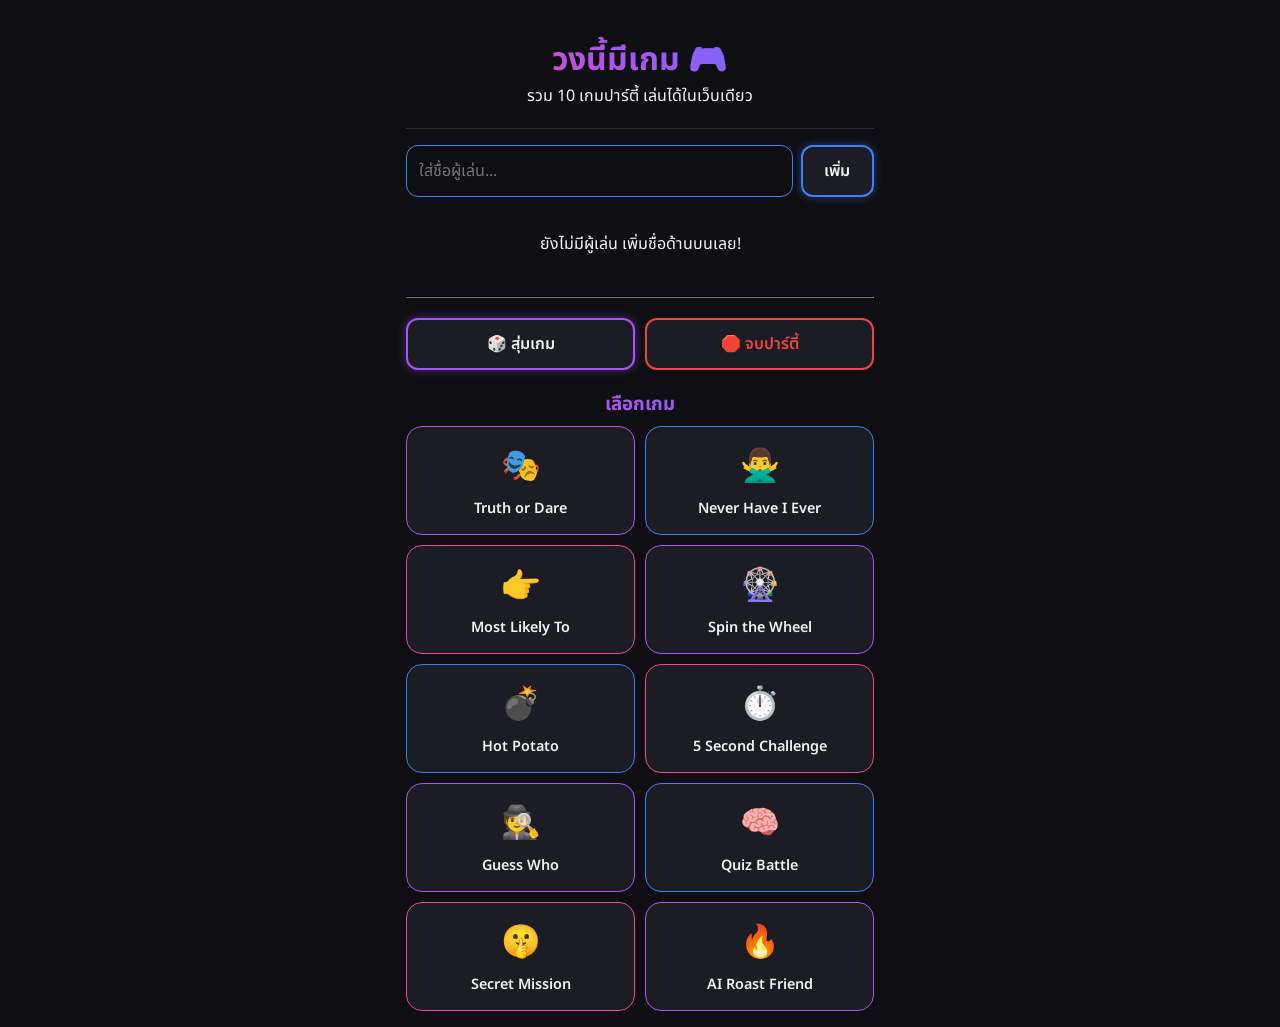
==== indek.html @ f23d6268 "Create indek.html" ====
<!DOCTYPE html>
<html lang="th">
<head>
    <meta charset="UTF-8">
    <meta name="viewport" content="width=device-width, initial-scale=1.0, maximum-scale=1.0, user-scalable=no">
    <title>วงนี้มีเกม - Party Game Hub</title>
    <link href="https://fonts.googleapis.com/css2?family=Noto+Sans+Thai:wght@300;400;600;800&display=swap" rel="stylesheet">
    <style>
        :root {
            --bg-dark: #0f0f13;
            --card-dark: #1c1c24;
            --neon-purple: #a855f7;
            --neon-blue: #3b82f6;
            --neon-pink: #ec4899;
            --text-main: #f3f4f6;
            --text-muted: #9ca3af;
        }

        * {
            box-sizing: border-box;
            margin: 0;
            padding: 0;
            font-family: 'Noto Sans Thai', sans-serif;
            -webkit-tap-highlight-color: transparent;
        }

        body {
            background-color: var(--bg-dark);
            color: var(--text-main);
            display: flex;
            justify-content: center;
            min-height: 100vh;
        }

        #app-container {
            width: 100%;
            max-width: 500px;
            min-height: 100vh;
            background-color: var(--bg-dark);
            position: relative;
            overflow-x: hidden;
            display: flex;
            flex-direction: column;
        }

        /* Typography & Utilities */
        h1, h2, h3 { text-align: center; }
        .text-gradient {
            background: linear-gradient(45deg, var(--neon-pink), var(--neon-purple), var(--neon-blue));
            -webkit-background-clip: text;
            -webkit-text-fill-color: transparent;
        }
        .hidden { display: none !important; }
        .mb-2 { margin-bottom: 0.5rem; }
        .mb-4 { margin-bottom: 1rem; }
        .mt-4 { margin-top: 1rem; }
        .p-4 { padding: 1rem; }
        
        /* Buttons */
        button {
            background: var(--card-dark);
            color: var(--text-main);
            border: 2px solid var(--text-muted);
            padding: 12px 20px;
            border-radius: 12px;
            font-size: 1rem;
            font-weight: 600;
            cursor: pointer;
            transition: all 0.2s ease;
            width: 100%;
            display: flex;
            justify-content: center;
            align-items: center;
            gap: 8px;
        }
        button:active { transform: scale(0.97); }
        
        .btn-neon-purple { border-color: var(--neon-purple); box-shadow: 0 0 10px rgba(168, 85, 247, 0.4); }
        .btn-neon-blue { border-color: var(--neon-blue); box-shadow: 0 0 10px rgba(59, 130, 246, 0.4); }
        .btn-neon-pink { border-color: var(--neon-pink); box-shadow: 0 0 10px rgba(236, 72, 153, 0.4); }
        .btn-danger { border-color: #ef4444; color: #ef4444; }

        /* Inputs */
        input[type="text"] {
            width: 100%;
            padding: 12px;
            border-radius: 12px;
            border: 1px solid var(--neon-blue);
            background: var(--bg-dark);
            color: var(--text-main);
            font-size: 1rem;
            outline: none;
        }
        input[type="text"]:focus { box-shadow: 0 0 10px rgba(59, 130, 246, 0.5); }

        /* Home Header */
        .header {
            text-align: center;
            padding: 20px 10px;
            border-bottom: 1px solid #2d2d3a;
        }
        
        /* Player List */
        .player-item {
            background: var(--card-dark);
            border-radius: 12px;
            padding: 12px 16px;
            display: flex;
            justify-content: space-between;
            align-items: center;
            margin-bottom: 8px;
            border-left: 4px solid var(--neon-purple);
        }
        .score-controls {
            display: flex;
            align-items: center;
            gap: 10px;
        }
        .score-btn {
            width: 30px;
            height: 30px;
            padding: 0;
            border-radius: 50%;
            font-size: 1.2rem;
            border: none;
            background: #2d2d3a;
        }
        
        /* Game Grid */
        .game-grid {
            display: grid;
            grid-template-columns: repeat(2, 1fr);
            gap: 10px;
        }
        .game-card {
            background: var(--card-dark);
            border: 1px solid #2d2d3a;
            border-radius: 16px;
            padding: 15px 10px;
            text-align: center;
            cursor: pointer;
            transition: all 0.2s;
        }
        .game-card:active { transform: scale(0.95); }
        .game-icon { font-size: 2rem; margin-bottom: 8px; }

        /* Game View Overlay */
        #game-view, #summary-view {
            position: absolute;
            top: 0; left: 0; right: 0; bottom: 0;
            background: var(--bg-dark);
            z-index: 10;
            display: flex;
            flex-direction: column;
        }
        .game-header {
            display: flex;
            align-items: center;
            padding: 15px;
            border-bottom: 1px solid #2d2d3a;
        }
        .back-btn { width: auto; padding: 8px 15px; border-color: var(--text-muted); margin-right: 15px; }
        .game-content { flex: 1; padding: 20px; display: flex; flex-direction: column; align-items: center; justify-content: center; text-align: center; }
        
        /* Specific Game UI */
        .display-text { font-size: 1.5rem; font-weight: 600; line-height: 1.4; margin: 20px 0; min-height: 100px; display: flex; align-items: center; justify-content: center; }
        .timer-text { font-size: 4rem; font-weight: 800; color: var(--neon-pink); text-shadow: 0 0 20px rgba(236, 72, 153, 0.8); }
        .wheel-container { width: 250px; height: 250px; border-radius: 50%; border: 5px solid var(--neon-purple); display: flex; align-items: center; justify-content: center; font-size: 1.5rem; font-weight: bold; margin: 20px auto; transition: transform 3s cubic-bezier(0.2, 0.8, 0.2, 1); box-shadow: 0 0 20px rgba(168, 85, 247, 0.4); background: var(--card-dark); text-align: center; padding: 20px;}
        .choice-btn { margin-bottom: 10px; background: #2d2d3a; border: none; }
    </style>
</head>
<body>

<div id="app-container">
    
    <div id="home-view" class="p-4">
        <div class="header mb-4">
            <h1 class="text-gradient">วงนี้มีเกม 🎮</h1>
            <p class="text-muted">รวม 10 เกมปาร์ตี้ เล่นได้ในเว็บเดียว</p>
        </div>

        <div class="mb-4">
            <div style="display: flex; gap: 8px; margin-bottom: 15px;">
                <input type="text" id="new-player-name" placeholder="ใส่ชื่อผู้เล่น..." autocomplete="off">
                <button onclick="addPlayer()" class="btn-neon-blue" style="width: 80px;">เพิ่ม</button>
            </div>
            <div id="player-list"></div>
        </div>

        <hr style="border-color: #2d2d3a; margin: 20px 0;">

        <div style="display: flex; gap: 10px; margin-bottom: 20px;">
            <button onclick="randomGameSelect()" class="btn-neon-purple">🎲 สุ่มเกม</button>
            <button onclick="endParty()" class="btn-danger">🛑 จบปาร์ตี้</button>
        </div>

        <h3 class="mb-2 text-gradient">เลือกเกม</h3>
        <div class="game-grid" id="game-grid">
            </div>
    </div>

    <div id="game-view" class="hidden">
        <div class="game-header">
            <button class="back-btn" onclick="closeGame()">◀ กลับ</button>
            <h2 id="game-title" class="text-gradient" style="flex: 1; text-align: left;">Game Title</h2>
        </div>
        <div class="game-content" id="game-content">
            </div>
        <div style="padding: 10px; background: var(--card-dark); border-top: 1px solid #2d2d3a; max-height: 150px; overflow-y: auto;" id="quick-score-panel">
            <h4 style="text-align: center; margin-bottom: 5px; color: var(--text-muted); font-size: 0.9rem;">ให้คะแนนด่วน</h4>
            <div id="quick-score-list" style="display: flex; gap: 10px; overflow-x: auto; padding-bottom: 5px;"></div>
        </div>
    </div>

    <div id="summary-view" class="hidden p-4">
        <h1 class="text-gradient mb-4 mt-4">🎉 สรุปผลปาร์ตี้ 🎉</h1>
        <div id="summary-content" style="background: var(--card-dark); border-radius: 16px; padding: 20px; margin-bottom: 20px; border: 1px solid var(--neon-pink);">
        </div>
        <button onclick="copySummary()" class="btn-neon-blue mb-2">📋 คัดลอกผลสรุป</button>
        <button onclick="resetAll()" class="btn-danger">🔄 ล้างข้อมูลทั้งหมด (เริ่มใหม่)</button>
    </div>

</div>

<script>
    // --- Data & State ---
    let players = JSON.parse(localStorage.getItem('partyPlayers')) || [];
    let gamesPlayed = parseInt(localStorage.getItem('partyGamesCount')) || 0;
    
    // --- Game Data (Mock 20+ items each, easily expandable) ---
    const gameData = {
        tod: {
            truths: ["เคยแอบชอบคนในวงนี้ไหม?", "เรื่องที่น่าอายที่สุดที่เคยทำต่อหน้าคนเยอะๆ?", "ความลับที่ยังไม่เคยบอกพ่อแม่?", "เคยโกหกเพื่อเอาตัวรอดเรื่องอะไร?", "สเปคคนที่แพ้ทางแบบสุดๆ?", "ร้องไห้ครั้งล่าสุดเพราะเรื่องอะไร?", "แอปในมือถือที่ใช้บ่อยที่สุดรองจากโซเชียล?", "เรื่องที่ภูมิใจที่สุดในชีวิต?", "เคยขโมยของไหม (แม้แต่ยางลบเพื่อน)?", "ถ้าให้สลับร่างกับคนในวงนี้ 1 วัน จะสลับกับใคร?"],
            dares: ["เต้นท่าที่คิดว่าเซ็กซี่ที่สุด 10 วินาที", "ให้คนทางขวาใช้ลิปสติก/ปากกา วาดหน้า", "โทรหาเพื่อนที่ไม่ได้คุยนานแล้วบอกว่า 'คิดถึง'", "ทำหน้าตลกให้ทุกคนถ่ายรูป", "พูดภาษาต่างดาวกับคนทางซ้าย 1 นาที", "ให้คนในวงเลือกเพลงให้ร้อง 1 ท่อน", "ทำท่าเหมือนสัตว์ที่เพื่อนโหวตให้", "ใบ้คำด้วยท่าทางห้ามส่งเสียงจนกว่าเพื่อนจะทายถูก", "ให้คนทางขวาพิมพ์สเตตัสเฟซบุ๊ก/ไอจีให้", "ซิทอัพ 10 ครั้งพร้อมตะโกนว่า 'ฉันแข็งแกร่ง!'"]
        },
        neverHaveIEver: [
            "ฉันไม่เคย โดนเท", "ฉันไม่เคย แอบหลับในห้องเรียน/ที่ทำงาน", "ฉันไม่เคย ไม่อาบน้ำเกิน 2 วัน", "ฉันไม่เคย ส่งข้อความผิดคนจนงานเข้า", "ฉันไม่เคย ร้องไห้ตอนดูหนัง", "ฉันไม่เคย แอบกินขนมเพื่อน", "ฉันไม่เคย ลืมวันเกิดแฟน/คนสำคัญ", "ฉันไม่เคย ตกหลุมรักคนในเน็ต", "ฉันไม่เคย โกหกเรื่องอายุ", "ฉันไม่เคย ทำโทรศัพท์ตกน้ำ"
        ],
        mostLikely: [
            "ใครมีโอกาสรวยเป็นเศรษฐีที่สุด?", "ใครมีโอกาสแต่งงานคนแรก?", "ใครมีโอกาสหลงทางในห้างที่สุด?", "ใครมีโอกาสจะเอาชีวิตรอดในป่าได้นานสุด?", "ใครมีโอกาสถูกหลอกโอนเงินมากที่สุด?", "ใครมีโอกาสเป็นดารา/อินฟลูเอนเซอร์ที่สุด?", "ใครมีโอกาสเมาแล้วเรื้อนที่สุด?", "ใครมีโอกาสกินจุที่สุดแต่น้ำหนักไม่ขึ้น?", "ใครมีโอกาสที่จะนอนตื่นสายในวันสำคัญ?", "ใครมีโอกาสจะอายุยืนที่สุด?"
        ],
        wheelOptions: ["ร้องเพลง 1 ท่อน", "ได้ +1 แต้ม ฟรี!", "โดนหัก -1 แต้ม", "เต้น 10 วินาที", "รอดตัวไป!", "ดื่มน้ำเปล่า 1 แก้ว", "พูดชมคนทางซ้าย", "เล่าเรื่องตลก 1 เรื่อง", "ให้แต้มเพื่อน 1 คน", "ทำหน้าผี"],
        categories: ["ชื่อผลไม้", "ชื่อจังหวัดในไทย", "ยี่ห้อรถยนต์", "ชื่อสัตว์ที่มี 4 ขา", "เมนูอาหารไทย", "ชื่อหนังฮีโร่", "อุปกรณ์เครื่องเขียน", "ชื่อประเทศในเอเชีย", "ยี่ห้อโทรศัพท์มือถือ", "ชื่อเพลงที่กำลังฮิต"],
        fiveSec: [
            "บอกชื่อเพื่อน 3 คน ในวงนี้", "บอกชื่อสัตว์เลี้ยงนม 3 ชนิด", "บอกเมนูไข่ 3 เมนู", "บอกชื่อแอปในมือถือ 3 แอป", "บอกข้อดีของตัวเอง 3 ข้อ", "บอกชื่อหนังผี 3 เรื่อง", "บอกสิ่งของสีแดง 3 อย่าง", "บอกคำหยาบ 3 คำ (เซ็นเซอร์ด้วย!)", "บอกชื่อห้างสรรพสินค้า 3 แห่ง", "บอกสิ่งที่ต้องทำตอนเช้า 3 อย่าง"
        ],
        guessWho: [
            "คนที่ใช้เวลาตอบแชทนานที่สุด", "คนที่ชอบกินของแปลกๆ", "คนที่มักจะมาสายเสมอ", "คนที่เส้นตื้นที่สุด หัวเราะง่ายสุด", "คนที่ถ่ายรูปเก่งที่สุด", "คนที่บ้างาน/เรียนที่สุด", "คนที่แต่งตัวเก่งที่สุด", "คนที่ชอบบ่นว่าไม่มีเงินแต่ซื้อของตลอด", "คนที่ติ่งเกาหลี/อนิเมะหนักสุด", "คนที่รักสัตว์มากกว่าคน"
        ],
        quiz: [
            {q: "อะไรเอ่ย สูงกว่าภูเขา แต่น้ำหนักเบาหวิว?", choices: ["ก้อนเมฆ", "เครื่องบิน", "อากาศ", "นก"], ans: 0},
            {q: "แมวอะไรอยู่ใต้ดิน?", choices: ["แมวขุด", "แมงมุม", "แมวเหมียว", "มันแกว"], ans: 3},
            {q: "สัตว์อะไรไม่มีกระดูกสันหลัง?", choices: ["ปลา", "งู", "กบ", "หมึก"], ans: 3},
            {q: "ประเทศไทยมีกี่ฤดู?", choices: ["2", "3", "4", "5"], ans: 1},
            {q: "ภาษา HTML ตัว H ย่อมาจากอะไร?", choices: ["Hyper", "Home", "High", "Host"], ans: 0}
        ],
        secretMissions: [
            "ทำให้คนอื่นหัวเราะให้ได้ 1 คน", "แอบชมคนทางขวาโดยไม่ให้เขารู้ตัวว่าทำภารกิจ", "ดื่มน้ำจนหมดแก้วรวดเดียว", "เนียนจับมือคนข้างๆ เป็นเวลา 5 วินาที", "พูดคำว่า 'จริงๆ แล้ว' ทุกครั้งที่เริ่มประโยค 3 ครั้ง", "แกล้งทำของตกแล้วให้เพื่อนเก็บให้", "ชวนเพื่อนเซลฟี่แบบหน้าตลก", "ทำตัวเป็นผู้ฟังที่ดี พยักหน้าตลอด 1 นาที", "เปลี่ยนเรื่องคุยแบบเนียนๆ", "หลอกถามอายุคนในวง"
        ],
        roasts: [
            "คนนี้คือคนที่บอกว่า 'ใกล้ถึงแล้ว' แต่ยังไม่ได้แต่งตัว", "หน้าตาดีนะ แต่แปลกที่ยังโสด... หรือว่านิสัย?", "เพื่อนคนนี้คือ นิยามของคำว่า 'เงินเดือนหรือเงินทอน'", "ความจำดีเยี่ยม... เฉพาะเรื่องของชาวบ้าน", "คนนี้คือคนที่กินเท่าไหร่ก็ไม่อ้วน น่าหมั่นไส้!", "หน้าตาเหมือนคนนอนเต็มอิ่ม แต่จริงๆ นอนเช้า", "เพื่อนคนนี้ไว้ใจได้เสมอ... ยกเว้นเรื่องยืมเงิน", "คนนี้พิมพ์แชทเก่งมาก แต่ตัวจริงเงียบกริบ", "เป็นคนรักสุขภาพมาก... กินสลัดคลุกหมูกรอบ", "คนนี้คือเดอะแบกของกลุ่ม... แบกความฮาและความกาว"
        ]
    };

    const gameList = [
        { id: 'tod', name: 'Truth or Dare', icon: '🎭', color: 'purple' },
        { id: 'nhie', name: 'Never Have I Ever', icon: '🙅‍♂️', color: 'blue' },
        { id: 'mostlikely', name: 'Most Likely To', icon: '👉', color: 'pink' },
        { id: 'wheel', name: 'Spin the Wheel', icon: '🎡', color: 'purple' },
        { id: 'hotpotato', name: 'Hot Potato', icon: '💣', color: 'blue' },
        { id: 'fivesec', name: '5 Second Challenge', icon: '⏱️', color: 'pink' },
        { id: 'guesswho', name: 'Guess Who', icon: '🕵️', color: 'purple' },
        { id: 'quiz', name: 'Quiz Battle', icon: '🧠', color: 'blue' },
        { id: 'secret', name: 'Secret Mission', icon: '🤫', color: 'pink' },
        { id: 'roast', name: 'AI Roast Friend', icon: '🔥', color: 'purple' }
    ];

    // --- Core Functions ---
    function saveState() {
        localStorage.setItem('partyPlayers', JSON.stringify(players));
        localStorage.setItem('partyGamesCount', gamesPlayed.toString());
        renderPlayers();
        renderQuickScore();
    }

    function init() {
        renderPlayers();
        renderGameGrid();
    }

    // --- Player Management ---
    function addPlayer() {
        const input = document.getElementById('new-player-name');
        const name = input.value.trim();
        if (name && players.length < 15) { // Limit players for UI sanity
            players.push({ id: Date.now(), name: name, score: 0 });
            input.value = '';
            saveState();
        } else if (players.length >= 15) {
            alert('ผู้เล่นเต็มแล้ว! (สูงสุด 15 คน)');
        }
    }

    function removePlayer(id) {
        if(confirm('ต้องการลบผู้เล่นคนนี้?')) {
            players = players.filter(p => p.id !== id);
            saveState();
        }
    }

    function updateScore(id, delta) {
        const player = players.find(p => p.id === id);
        if (player) {
            player.score += delta;
            saveState();
        }
    }

    function renderPlayers() {
        const list = document.getElementById('player-list');
        list.innerHTML = '';
        
        // Sort by score desc for Leaderboard feel
        const sortedPlayers = [...players].sort((a, b) => b.score - a.score);
        
        sortedPlayers.forEach((p, index) => {
            const item = document.createElement('div');
            item.className = 'player-item';
            let rankIcon = '';
            if (index === 0 && p.score > 0) rankIcon = '👑 ';
            
            item.innerHTML = `
                <div style="font-weight: 600;">${rankIcon}${p.name} <span style="color: var(--neon-pink); margin-left: 5px;">${p.score} แต้ม</span></div>
                <div class="score-controls">
                    <button class="score-btn text-muted" onclick="updateScore(${p.id}, -1)">-</button>
                    <button class="score-btn" style="color: var(--neon-blue);" onclick="updateScore(${p.id}, 1)">+</button>
                    <button class="score-btn" style="color: #ef4444;" onclick="removePlayer(${p.id})">×</button>
                </div>
            `;
            list.appendChild(item);
        });

        if(players.length === 0) {
            list.innerHTML = '<p class="text-muted" style="text-align:center; padding: 20px 0;">ยังไม่มีผู้เล่น เพิ่มชื่อด้านบนเลย!</p>';
        }
    }

    function renderQuickScore() {
        const list = document.getElementById('quick-score-list');
        list.innerHTML = '';
        players.forEach(p => {
            const btn = document.createElement('div');
            btn.style.cssText = 'background: #2d2d3a; padding: 5px 12px; border-radius: 20px; white-space: nowrap; display: flex; align-items: center; gap: 5px; cursor: pointer; border: 1px solid var(--text-muted);';
            btn.innerHTML = `
                <span>${p.name} (${p.score})</span>
                <span style="color: var(--neon-blue); font-weight: bold; margin-left:5px;" onclick="updateScore(${p.id}, 1); event.stopPropagation();">+1</span>
            `;
            list.appendChild(btn);
        });
    }

    // --- Navigation & Game Rendering ---
    function renderGameGrid() {
        const grid = document.getElementById('game-grid');
        grid.innerHTML = '';
        gameList.forEach(game => {
            const card = document.createElement('div');
            card.className = `game-card`;
            card.style.borderColor = `var(--neon-${game.color})`;
            card.innerHTML = `
                <div class="game-icon">${game.icon}</div>
                <div style="font-weight: 600; font-size: 0.9rem;">${game.name}</div>
            `;
            card.onclick = () => openGame(game.id);
            grid.appendChild(card);
        });
    }

    function randomGameSelect() {
        const randomGame = gameList[Math.floor(Math.random() * gameList.length)];
        openGame(randomGame.id);
    }

    function openGame(gameId) {
        if(players.length < 2 && gameId !== 'wheel') {
            alert("เกมส่วนใหญ่ต้องใช้ผู้เล่นอย่างน้อย 2 คน กรุณาเพิ่มผู้เล่นก่อนครับ");
            return;
        }
        
        gamesPlayed++;
        localStorage.setItem('partyGamesCount', gamesPlayed.toString());
        
        const game = gameList.find(g => g.id === gameId);
        document.getElementById('game-title').innerText = `${game.icon} ${game.name}`;
        
        const content = document.getElementById('game-content');
        content.innerHTML = ''; // Clear old

        // Inject Game Logic based on ID
        switch(gameId) {
            case 'tod': initToD(content); break;
            case 'nhie': initNHIE(content); break;
            case 'mostlikely': initMostLikely(content); break;
            case 'wheel': initWheel(content); break;
            case 'hotpotato': initHotPotato(content); break;
            case 'fivesec': initFiveSec(content); break;
            case 'guesswho': initGuessWho(content); break;
            case 'quiz': initQuiz(content); break;
            case 'secret': initSecret(content); break;
            case 'roast': initRoast(content); break;
        }

        renderQuickScore();
        document.getElementById('home-view').classList.add('hidden');
        document.getElementById('game-view').classList.remove('hidden');
    }

    function closeGame() {
        clearInterval(gameInterval); // Clear any active timers
        clearTimeout(gameTimeout);
        document.getElementById('game-view').classList.add('hidden');
        document.getElementById('home-view').classList.remove('hidden');
    }

    // Helpers for Games
    function getRandom(arr) { return arr[Math.floor(Math.random() * arr.length)]; }
    function getRandomPlayer() { return getRandom(players).name; }
    let gameInterval, gameTimeout;

    // --- Individual Games Logic ---

    function initToD(container) {
        container.innerHTML = `
            <p class="text-muted mb-4">สุ่มผู้เล่นและเลือก Truth (ความจริง) หรือ Dare (กล้า)</p>
            <div id="tod-target" style="font-size: 1.2rem; color: var(--neon-blue); margin-bottom: 20px; font-weight: bold;"></div>
            <div style="display: flex; gap: 10px; width: 100%; max-width: 300px; margin-bottom: 20px;">
                <button class="btn-neon-purple" onclick="rollToD('truths')">Truth 😇</button>
                <button class="btn-neon-pink" onclick="rollToD('dares')">Dare 😈</button>
            </div>
            <div class="display-text" id="tod-display">...</div>
        `;
        window.rollToD = (type) => {
            document.getElementById('tod-target').innerText = `ผู้ถูกเลือก: ${getRandomPlayer()}`;
            document.getElementById('tod-display').innerText = getRandom(gameData.tod[type]);
        };
    }

    function initNHIE(container) {
        container.innerHTML = `
            <div class="display-text" id="nhie-display" style="color: var(--neon-blue);">กดปุ่มเพื่อสุ่มคำถาม</div>
            <p class="text-muted mb-4">ใครเคยทำสิ่งนี้ ให้ยกมือ/ดื่มน้ำ และกด +1 แต้มด้านล่าง</p>
            <button class="btn-neon-blue" onclick="document.getElementById('nhie-display').innerText = getRandom(gameData.neverHaveIEver)" style="max-width: 250px;">🎲 สุ่ม "ฉันไม่เคย"</button>
        `;
    }

    function initMostLikely(container) {
        container.innerHTML = `
            <div class="display-text" id="ml-display" style="color: var(--neon-pink);">...</div>
            <p class="text-muted mb-4">นับ 1 2 3 แล้วชี้ไปที่คนที่ตรงกับคำถามที่สุด!</p>
            <button class="btn-neon-pink" onclick="document.getElementById('ml-display').innerText = getRandom(gameData.mostLikely)" style="max-width: 250px;">👉 สุ่มคำถาม</button>
        `;
        document.getElementById('ml-display').innerText = getRandom(gameData.mostLikely);
    }

    function initWheel(container) {
        container.innerHTML = `
            <div class="wheel-container" id="wheel-circle">เตรียมหมุน!</div>
            <button class="btn-neon-purple mt-4" onclick="spinWheel()" style="max-width: 200px;">🎡 หมุนวงล้อ</button>
        `;
        window.spinWheel = () => {
            const wheel = document.getElementById('wheel-circle');
            const result = getRandom(gameData.wheelOptions);
            wheel.style.transform = `rotate(${Math.floor(Math.random() * 360) + 1080}deg)`; // Spin animation
            wheel.innerText = "กำลังหมุน...";
            setTimeout(() => {
                wheel.innerText = result;
                wheel.style.transform = `rotate(0deg)`; // Reset rotation virtually
            }, 3000);
        };
    }

    function initHotPotato(container) {
        container.innerHTML = `
            <h3 class="mb-2" id="hp-category">หมวดหมู่: ...</h3>
            <div class="display-text timer-text" id="hp-status">💣</div>
            <p class="text-muted mb-4">ส่งมือถือวนไปพร้อมตอบคำถาม ใครถือตอนระเบิด=แพ้!</p>
            <button class="btn-danger" onclick="startPotato()" id="hp-btn" style="max-width: 200px;">▶ เริ่มเกม</button>
        `;
        window.startPotato = () => {
            const status = document.getElementById('hp-status');
            const btn = document.getElementById('hp-btn');
            document.getElementById('hp-category').innerText = `หมวดหมู่: ${getRandom(gameData.categories)}`;
            status.innerText = "ติ๊ก... ติ๊ก...";
            status.style.color = "var(--text-main)";
            btn.disabled = true;
            btn.innerText = "กำลังเล่น...";
            
            const time = Math.floor(Math.random() * 15000) + 5000; // 5-20s
            clearTimeout(gameTimeout);
            gameTimeout = setTimeout(() => {
                status.innerText = "💥 BOOM! 💥";
                status.style.color = "red";
                btn.disabled = false;
                btn.innerText = "เล่นใหม่";
                document.getElementById('hp-category').innerText = `คนถือมือถือโดนทำโทษ!`;
            }, time);
        };
    }

    function initFiveSec(container) {
        container.innerHTML = `
            <div class="timer-text mb-4" id="fs-timer">5</div>
            <div class="display-text" id="fs-display" style="font-size:1.2rem; min-height: 60px;">...</div>
            <button class="btn-neon-pink mb-4" onclick="startFiveSec()" id="fs-btn" style="max-width: 200px;">▶ สุ่มโจทย์ & เริ่มจับเวลา</button>
        `;
        window.startFiveSec = () => {
            const timerEl = document.getElementById('fs-timer');
            const btn = document.getElementById('fs-btn');
            document.getElementById('fs-display').innerText = `โจทย์: ${getRandom(gameData.fiveSec)}`;
            let timeLeft = 5;
            timerEl.innerText = timeLeft;
            btn.disabled = true;
            
            clearInterval(gameInterval);
            gameInterval = setInterval(() => {
                timeLeft--;
                timerEl.innerText = timeLeft;
                if(timeLeft <= 0) {
                    clearInterval(gameInterval);
                    timerEl.innerText = "หมดเวลา!";
                    btn.disabled = false;
                    btn.innerText = "เล่นใหม่";
                }
            }, 1000);
        };
    }

    function initGuessWho(container) {
        container.innerHTML = `
            <div class="display-text" id="gw-display" style="color: var(--neon-purple);">...</div>
            <p class="text-muted mb-4">ทุกคนโหวตว่าคำใบ้นี้คือใคร ทายถูกได้แต้ม!</p>
            <button class="btn-neon-purple" onclick="document.getElementById('gw-display').innerText = getRandom(gameData.guessWho)" style="max-width: 250px;">🕵️ สุ่มคำใบ้</button>
        `;
        document.getElementById('gw-display').innerText = getRandom(gameData.guessWho);
    }

    function initQuiz(container) {
        container.innerHTML = `
            <div id="quiz-q" class="display-text" style="font-size: 1.2rem;">...</div>
            <div id="quiz-choices" style="width: 100%; max-width: 350px;"></div>
            <button class="btn-neon-blue mt-4" onclick="loadQuiz()" style="max-width: 200px;">🔄 สุ่มข้อใหม่</button>
        `;
        window.loadQuiz = () => {
            const qData = getRandom(gameData.quiz);
            document.getElementById('quiz-q').innerText = qData.q;
            const choicesDiv = document.getElementById('quiz-choices');
            choicesDiv.innerHTML = '';
            qData.choices.forEach((c, index) => {
                const btn = document.createElement('button');
                btn.className = 'choice-btn';
                btn.innerText = c;
                btn.onclick = () => {
                    if(index === qData.ans) {
                        btn.style.background = 'green';
                        btn.innerText += " ✅ ถูกต้อง!";
                    } else {
                        btn.style.background = 'red';
                        btn.innerText += " ❌ ผิด!";
                    }
                    Array.from(choicesDiv.children).forEach(b => b.disabled = true);
                };
                choicesDiv.appendChild(btn);
            });
        };
        loadQuiz();
    }

    function initSecret(container) {
        container.innerHTML = `
            <p class="text-muted mb-4">ส่งมือถือให้ผู้เล่นทีละคน กดเปิดดูภารกิจลับ ห้ามให้คนอื่นเห็น! ทำสำเร็จรับแต้ม</p>
            <div class="display-text hidden" id="sm-display" style="border: 2px dashed var(--neon-pink); padding: 20px; border-radius: 12px;"></div>
            <button class="btn-neon-pink" onclick="toggleSecret()" id="sm-btn" style="max-width: 200px;">👀 เปิดดูภารกิจ</button>
        `;
        window.toggleSecret = () => {
            const display = document.getElementById('sm-display');
            const btn = document.getElementById('sm-btn');
            if(display.classList.contains('hidden')) {
                display.innerText = getRandom(gameData.secretMissions);
                display.classList.remove('hidden');
                btn.innerText = "🙈 ซ่อนภารกิจ";
            } else {
                display.classList.add('hidden');
                btn.innerText = "👀 สุ่มเปิดภารกิจใหม่";
            }
        };
    }

    function initRoast(container) {
        container.innerHTML = `
            <div id="roast-target" class="timer-text" style="font-size: 2rem; color: var(--neon-blue); margin-bottom: 10px;">...</div>
            <div class="display-text" id="roast-display" style="font-size: 1.2rem; color: var(--text-main);">...</div>
            <button class="btn-neon-purple mt-4" onclick="generateRoast()" style="max-width: 250px;">🔥 สุ่มแซวเพื่อน</button>
        `;
        window.generateRoast = () => {
            document.getElementById('roast-target').innerText = getRandomPlayer();
            document.getElementById('roast-display').innerText = `"${getRandom(gameData.roasts)}"`;
        };
        generateRoast();
    }

    // --- End Party & Summary ---
    function endParty() {
        if(players.length === 0) {
            alert('ยังไม่มีข้อมูลผู้เล่นครับ');
            return;
        }
        
        document.getElementById('home-view').classList.add('hidden');
        document.getElementById('summary-view').classList.remove('hidden');
        
        const sorted = [...players].sort((a, b) => b.score - a.score);
        const mvp = sorted[0];
        const lowest = sorted[sorted.length - 1];
        
        let summaryHTML = `
            <p style="text-align: center; margin-bottom: 20px;">เล่นไปทั้งหมด: <strong style="color: var(--neon-blue);">${gamesPlayed}</strong> เกม</p>
            <h3 style="color: gold; margin-bottom: 10px;">👑 MVP ของงาน</h3>
            <p style="text-align: center; font-size: 1.5rem; margin-bottom: 20px;">${mvp.name} (${mvp.score} แต้ม)</p>
            
            <h3 style="color: #ef4444; margin-bottom: 10px;">🤡 คนดวงซวย (แต้มน้อยสุด)</h3>
            <p style="text-align: center; font-size: 1.2rem; margin-bottom: 20px;">${lowest.name} (${lowest.score} แต้ม)</p>
            
            <hr style="border-color: #2d2d3a; margin: 20px 0;">
            <h4 class="mb-2">ตารางคะแนนรวม</h4>
        `;
        
        sorted.forEach((p, i) => {
            summaryHTML += `<div style="display:flex; justify-content: space-between; margin-bottom: 5px;">
                <span>${i+1}. ${p.name}</span>
                <span style="color: var(--neon-pink);">${p.score}</span>
            </div>`;
        });
        
        document.getElementById('summary-content').innerHTML = summaryHTML;
    }

    function copySummary() {
        const sorted = [...players].sort((a, b) => b.score - a.score);
        let text = `🎉 สรุปผลปาร์ตี้ "วงนี้มีเกม" 🎉\nเล่นไปทั้งหมด ${gamesPlayed} เกม\n\n`;
        text += `👑 MVP: ${sorted[0].name} (${sorted[0].score} แต้ม)\n`;
        text += `🤡 โดนทำโทษบ่อยสุด: ${sorted[sorted.length-1].name} (${sorted[sorted.length-1].score} แต้ม)\n\n`;
        text += `ตารางคะแนน:\n`;
        sorted.forEach((p, i) => { text += `${i+1}. ${p.name}: ${p.score}\n`; });
        
        navigator.clipboard.writeText(text).then(() => {
            alert('คัดลอกผลสรุปแล้ว! นำไปแปะในแชทกลุ่มได้เลย');
        });
    }

    function resetAll() {
        if(confirm('แน่ใจหรือไม่ว่าต้องการล้างข้อมูลทั้งหมด? (ผู้เล่นและคะแนนจะหายไป)')) {
            players = [];
            gamesPlayed = 0;
            saveState();
            document.getElementById('summary-view').classList.add('hidden');
            document.getElementById('home-view').classList.remove('hidden');
        }
    }

    // Initialize App
    init();

</script>
</body>
</html>
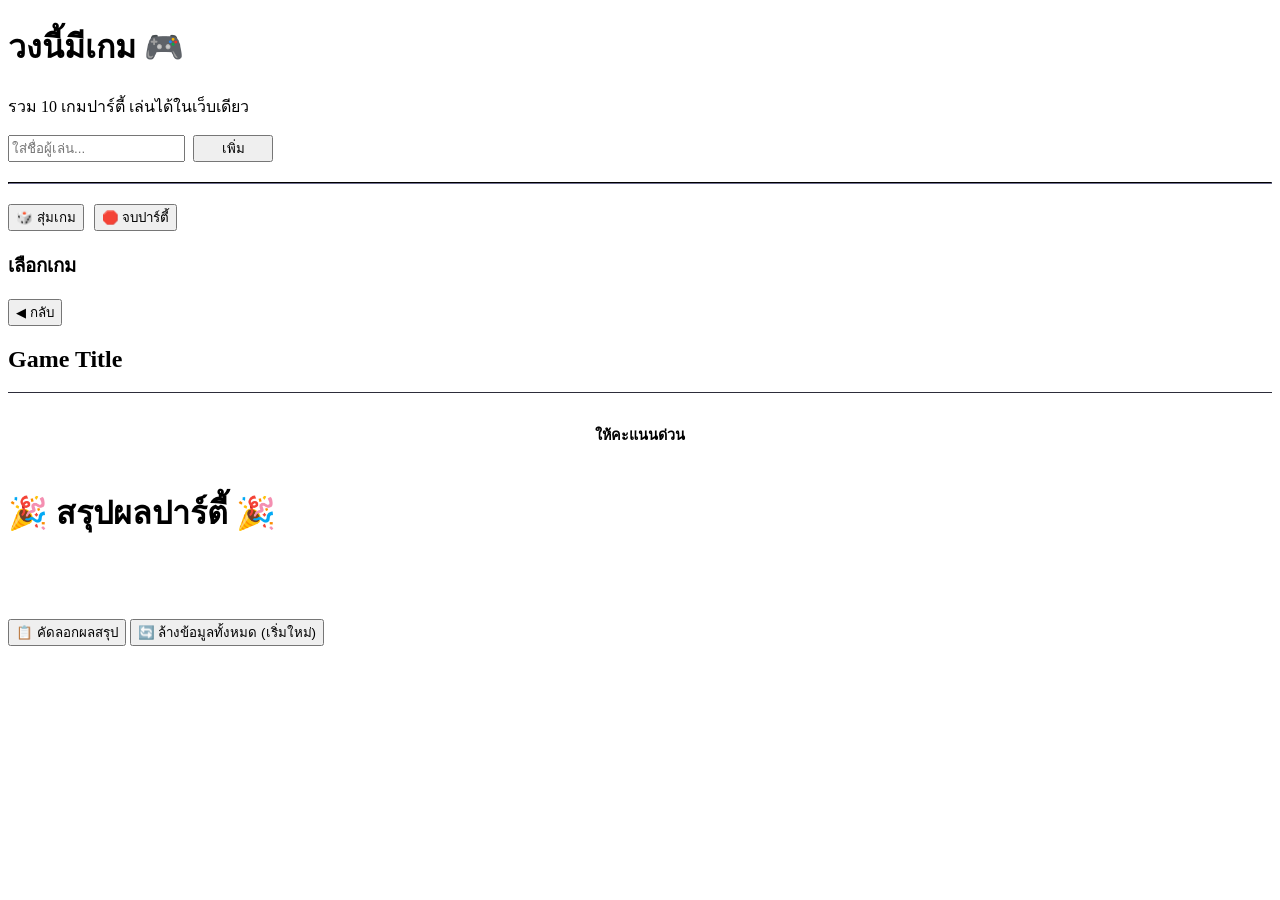
==== commit 8e71419b: "Update indek.html" ====
--- a/indek.html
+++ b/indek.html
@@ -5,169 +5,7 @@
     <meta name="viewport" content="width=device-width, initial-scale=1.0, maximum-scale=1.0, user-scalable=no">
     <title>วงนี้มีเกม - Party Game Hub</title>
     <link href="https://fonts.googleapis.com/css2?family=Noto+Sans+Thai:wght@300;400;600;800&display=swap" rel="stylesheet">
-    <style>
-        :root {
-            --bg-dark: #0f0f13;
-            --card-dark: #1c1c24;
-            --neon-purple: #a855f7;
-            --neon-blue: #3b82f6;
-            --neon-pink: #ec4899;
-            --text-main: #f3f4f6;
-            --text-muted: #9ca3af;
-        }
-
-        * {
-            box-sizing: border-box;
-            margin: 0;
-            padding: 0;
-            font-family: 'Noto Sans Thai', sans-serif;
-            -webkit-tap-highlight-color: transparent;
-        }
-
-        body {
-            background-color: var(--bg-dark);
-            color: var(--text-main);
-            display: flex;
-            justify-content: center;
-            min-height: 100vh;
-        }
-
-        #app-container {
-            width: 100%;
-            max-width: 500px;
-            min-height: 100vh;
-            background-color: var(--bg-dark);
-            position: relative;
-            overflow-x: hidden;
-            display: flex;
-            flex-direction: column;
-        }
-
-        /* Typography & Utilities */
-        h1, h2, h3 { text-align: center; }
-        .text-gradient {
-            background: linear-gradient(45deg, var(--neon-pink), var(--neon-purple), var(--neon-blue));
-            -webkit-background-clip: text;
-            -webkit-text-fill-color: transparent;
-        }
-        .hidden { display: none !important; }
-        .mb-2 { margin-bottom: 0.5rem; }
-        .mb-4 { margin-bottom: 1rem; }
-        .mt-4 { margin-top: 1rem; }
-        .p-4 { padding: 1rem; }
-        
-        /* Buttons */
-        button {
-            background: var(--card-dark);
-            color: var(--text-main);
-            border: 2px solid var(--text-muted);
-            padding: 12px 20px;
-            border-radius: 12px;
-            font-size: 1rem;
-            font-weight: 600;
-            cursor: pointer;
-            transition: all 0.2s ease;
-            width: 100%;
-            display: flex;
-            justify-content: center;
-            align-items: center;
-            gap: 8px;
-        }
-        button:active { transform: scale(0.97); }
-        
-        .btn-neon-purple { border-color: var(--neon-purple); box-shadow: 0 0 10px rgba(168, 85, 247, 0.4); }
-        .btn-neon-blue { border-color: var(--neon-blue); box-shadow: 0 0 10px rgba(59, 130, 246, 0.4); }
-        .btn-neon-pink { border-color: var(--neon-pink); box-shadow: 0 0 10px rgba(236, 72, 153, 0.4); }
-        .btn-danger { border-color: #ef4444; color: #ef4444; }
-
-        /* Inputs */
-        input[type="text"] {
-            width: 100%;
-            padding: 12px;
-            border-radius: 12px;
-            border: 1px solid var(--neon-blue);
-            background: var(--bg-dark);
-            color: var(--text-main);
-            font-size: 1rem;
-            outline: none;
-        }
-        input[type="text"]:focus { box-shadow: 0 0 10px rgba(59, 130, 246, 0.5); }
-
-        /* Home Header */
-        .header {
-            text-align: center;
-            padding: 20px 10px;
-            border-bottom: 1px solid #2d2d3a;
-        }
-        
-        /* Player List */
-        .player-item {
-            background: var(--card-dark);
-            border-radius: 12px;
-            padding: 12px 16px;
-            display: flex;
-            justify-content: space-between;
-            align-items: center;
-            margin-bottom: 8px;
-            border-left: 4px solid var(--neon-purple);
-        }
-        .score-controls {
-            display: flex;
-            align-items: center;
-            gap: 10px;
-        }
-        .score-btn {
-            width: 30px;
-            height: 30px;
-            padding: 0;
-            border-radius: 50%;
-            font-size: 1.2rem;
-            border: none;
-            background: #2d2d3a;
-        }
-        
-        /* Game Grid */
-        .game-grid {
-            display: grid;
-            grid-template-columns: repeat(2, 1fr);
-            gap: 10px;
-        }
-        .game-card {
-            background: var(--card-dark);
-            border: 1px solid #2d2d3a;
-            border-radius: 16px;
-            padding: 15px 10px;
-            text-align: center;
-            cursor: pointer;
-            transition: all 0.2s;
-        }
-        .game-card:active { transform: scale(0.95); }
-        .game-icon { font-size: 2rem; margin-bottom: 8px; }
-
-        /* Game View Overlay */
-        #game-view, #summary-view {
-            position: absolute;
-            top: 0; left: 0; right: 0; bottom: 0;
-            background: var(--bg-dark);
-            z-index: 10;
-            display: flex;
-            flex-direction: column;
-        }
-        .game-header {
-            display: flex;
-            align-items: center;
-            padding: 15px;
-            border-bottom: 1px solid #2d2d3a;
-        }
-        .back-btn { width: auto; padding: 8px 15px; border-color: var(--text-muted); margin-right: 15px; }
-        .game-content { flex: 1; padding: 20px; display: flex; flex-direction: column; align-items: center; justify-content: center; text-align: center; }
-        
-        /* Specific Game UI */
-        .display-text { font-size: 1.5rem; font-weight: 600; line-height: 1.4; margin: 20px 0; min-height: 100px; display: flex; align-items: center; justify-content: center; }
-        .timer-text { font-size: 4rem; font-weight: 800; color: var(--neon-pink); text-shadow: 0 0 20px rgba(236, 72, 153, 0.8); }
-        .wheel-container { width: 250px; height: 250px; border-radius: 50%; border: 5px solid var(--neon-purple); display: flex; align-items: center; justify-content: center; font-size: 1.5rem; font-weight: bold; margin: 20px auto; transition: transform 3s cubic-bezier(0.2, 0.8, 0.2, 1); box-shadow: 0 0 20px rgba(168, 85, 247, 0.4); background: var(--card-dark); text-align: center; padding: 20px;}
-        .choice-btn { margin-bottom: 10px; background: #2d2d3a; border: none; }
-    </style>
+    <link rel="stylesheet" href="style.css">
 </head>
 <body>
 
@@ -222,454 +60,6 @@
 
 </div>
 
-<script>
-    // --- Data & State ---
-    let players = JSON.parse(localStorage.getItem('partyPlayers')) || [];
-    let gamesPlayed = parseInt(localStorage.getItem('partyGamesCount')) || 0;
-    
-    // --- Game Data (Mock 20+ items each, easily expandable) ---
-    const gameData = {
-        tod: {
-            truths: ["เคยแอบชอบคนในวงนี้ไหม?", "เรื่องที่น่าอายที่สุดที่เคยทำต่อหน้าคนเยอะๆ?", "ความลับที่ยังไม่เคยบอกพ่อแม่?", "เคยโกหกเพื่อเอาตัวรอดเรื่องอะไร?", "สเปคคนที่แพ้ทางแบบสุดๆ?", "ร้องไห้ครั้งล่าสุดเพราะเรื่องอะไร?", "แอปในมือถือที่ใช้บ่อยที่สุดรองจากโซเชียล?", "เรื่องที่ภูมิใจที่สุดในชีวิต?", "เคยขโมยของไหม (แม้แต่ยางลบเพื่อน)?", "ถ้าให้สลับร่างกับคนในวงนี้ 1 วัน จะสลับกับใคร?"],
-            dares: ["เต้นท่าที่คิดว่าเซ็กซี่ที่สุด 10 วินาที", "ให้คนทางขวาใช้ลิปสติก/ปากกา วาดหน้า", "โทรหาเพื่อนที่ไม่ได้คุยนานแล้วบอกว่า 'คิดถึง'", "ทำหน้าตลกให้ทุกคนถ่ายรูป", "พูดภาษาต่างดาวกับคนทางซ้าย 1 นาที", "ให้คนในวงเลือกเพลงให้ร้อง 1 ท่อน", "ทำท่าเหมือนสัตว์ที่เพื่อนโหวตให้", "ใบ้คำด้วยท่าทางห้ามส่งเสียงจนกว่าเพื่อนจะทายถูก", "ให้คนทางขวาพิมพ์สเตตัสเฟซบุ๊ก/ไอจีให้", "ซิทอัพ 10 ครั้งพร้อมตะโกนว่า 'ฉันแข็งแกร่ง!'"]
-        },
-        neverHaveIEver: [
-            "ฉันไม่เคย โดนเท", "ฉันไม่เคย แอบหลับในห้องเรียน/ที่ทำงาน", "ฉันไม่เคย ไม่อาบน้ำเกิน 2 วัน", "ฉันไม่เคย ส่งข้อความผิดคนจนงานเข้า", "ฉันไม่เคย ร้องไห้ตอนดูหนัง", "ฉันไม่เคย แอบกินขนมเพื่อน", "ฉันไม่เคย ลืมวันเกิดแฟน/คนสำคัญ", "ฉันไม่เคย ตกหลุมรักคนในเน็ต", "ฉันไม่เคย โกหกเรื่องอายุ", "ฉันไม่เคย ทำโทรศัพท์ตกน้ำ"
-        ],
-        mostLikely: [
-            "ใครมีโอกาสรวยเป็นเศรษฐีที่สุด?", "ใครมีโอกาสแต่งงานคนแรก?", "ใครมีโอกาสหลงทางในห้างที่สุด?", "ใครมีโอกาสจะเอาชีวิตรอดในป่าได้นานสุด?", "ใครมีโอกาสถูกหลอกโอนเงินมากที่สุด?", "ใครมีโอกาสเป็นดารา/อินฟลูเอนเซอร์ที่สุด?", "ใครมีโอกาสเมาแล้วเรื้อนที่สุด?", "ใครมีโอกาสกินจุที่สุดแต่น้ำหนักไม่ขึ้น?", "ใครมีโอกาสที่จะนอนตื่นสายในวันสำคัญ?", "ใครมีโอกาสจะอายุยืนที่สุด?"
-        ],
-        wheelOptions: ["ร้องเพลง 1 ท่อน", "ได้ +1 แต้ม ฟรี!", "โดนหัก -1 แต้ม", "เต้น 10 วินาที", "รอดตัวไป!", "ดื่มน้ำเปล่า 1 แก้ว", "พูดชมคนทางซ้าย", "เล่าเรื่องตลก 1 เรื่อง", "ให้แต้มเพื่อน 1 คน", "ทำหน้าผี"],
-        categories: ["ชื่อผลไม้", "ชื่อจังหวัดในไทย", "ยี่ห้อรถยนต์", "ชื่อสัตว์ที่มี 4 ขา", "เมนูอาหารไทย", "ชื่อหนังฮีโร่", "อุปกรณ์เครื่องเขียน", "ชื่อประเทศในเอเชีย", "ยี่ห้อโทรศัพท์มือถือ", "ชื่อเพลงที่กำลังฮิต"],
-        fiveSec: [
-            "บอกชื่อเพื่อน 3 คน ในวงนี้", "บอกชื่อสัตว์เลี้ยงนม 3 ชนิด", "บอกเมนูไข่ 3 เมนู", "บอกชื่อแอปในมือถือ 3 แอป", "บอกข้อดีของตัวเอง 3 ข้อ", "บอกชื่อหนังผี 3 เรื่อง", "บอกสิ่งของสีแดง 3 อย่าง", "บอกคำหยาบ 3 คำ (เซ็นเซอร์ด้วย!)", "บอกชื่อห้างสรรพสินค้า 3 แห่ง", "บอกสิ่งที่ต้องทำตอนเช้า 3 อย่าง"
-        ],
-        guessWho: [
-            "คนที่ใช้เวลาตอบแชทนานที่สุด", "คนที่ชอบกินของแปลกๆ", "คนที่มักจะมาสายเสมอ", "คนที่เส้นตื้นที่สุด หัวเราะง่ายสุด", "คนที่ถ่ายรูปเก่งที่สุด", "คนที่บ้างาน/เรียนที่สุด", "คนที่แต่งตัวเก่งที่สุด", "คนที่ชอบบ่นว่าไม่มีเงินแต่ซื้อของตลอด", "คนที่ติ่งเกาหลี/อนิเมะหนักสุด", "คนที่รักสัตว์มากกว่าคน"
-        ],
-        quiz: [
-            {q: "อะไรเอ่ย สูงกว่าภูเขา แต่น้ำหนักเบาหวิว?", choices: ["ก้อนเมฆ", "เครื่องบิน", "อากาศ", "นก"], ans: 0},
-            {q: "แมวอะไรอยู่ใต้ดิน?", choices: ["แมวขุด", "แมงมุม", "แมวเหมียว", "มันแกว"], ans: 3},
-            {q: "สัตว์อะไรไม่มีกระดูกสันหลัง?", choices: ["ปลา", "งู", "กบ", "หมึก"], ans: 3},
-            {q: "ประเทศไทยมีกี่ฤดู?", choices: ["2", "3", "4", "5"], ans: 1},
-            {q: "ภาษา HTML ตัว H ย่อมาจากอะไร?", choices: ["Hyper", "Home", "High", "Host"], ans: 0}
-        ],
-        secretMissions: [
-            "ทำให้คนอื่นหัวเราะให้ได้ 1 คน", "แอบชมคนทางขวาโดยไม่ให้เขารู้ตัวว่าทำภารกิจ", "ดื่มน้ำจนหมดแก้วรวดเดียว", "เนียนจับมือคนข้างๆ เป็นเวลา 5 วินาที", "พูดคำว่า 'จริงๆ แล้ว' ทุกครั้งที่เริ่มประโยค 3 ครั้ง", "แกล้งทำของตกแล้วให้เพื่อนเก็บให้", "ชวนเพื่อนเซลฟี่แบบหน้าตลก", "ทำตัวเป็นผู้ฟังที่ดี พยักหน้าตลอด 1 นาที", "เปลี่ยนเรื่องคุยแบบเนียนๆ", "หลอกถามอายุคนในวง"
-        ],
-        roasts: [
-            "คนนี้คือคนที่บอกว่า 'ใกล้ถึงแล้ว' แต่ยังไม่ได้แต่งตัว", "หน้าตาดีนะ แต่แปลกที่ยังโสด... หรือว่านิสัย?", "เพื่อนคนนี้คือ นิยามของคำว่า 'เงินเดือนหรือเงินทอน'", "ความจำดีเยี่ยม... เฉพาะเรื่องของชาวบ้าน", "คนนี้คือคนที่กินเท่าไหร่ก็ไม่อ้วน น่าหมั่นไส้!", "หน้าตาเหมือนคนนอนเต็มอิ่ม แต่จริงๆ นอนเช้า", "เพื่อนคนนี้ไว้ใจได้เสมอ... ยกเว้นเรื่องยืมเงิน", "คนนี้พิมพ์แชทเก่งมาก แต่ตัวจริงเงียบกริบ", "เป็นคนรักสุขภาพมาก... กินสลัดคลุกหมูกรอบ", "คนนี้คือเดอะแบกของกลุ่ม... แบกความฮาและความกาว"
-        ]
-    };
-
-    const gameList = [
-        { id: 'tod', name: 'Truth or Dare', icon: '🎭', color: 'purple' },
-        { id: 'nhie', name: 'Never Have I Ever', icon: '🙅‍♂️', color: 'blue' },
-        { id: 'mostlikely', name: 'Most Likely To', icon: '👉', color: 'pink' },
-        { id: 'wheel', name: 'Spin the Wheel', icon: '🎡', color: 'purple' },
-        { id: 'hotpotato', name: 'Hot Potato', icon: '💣', color: 'blue' },
-        { id: 'fivesec', name: '5 Second Challenge', icon: '⏱️', color: 'pink' },
-        { id: 'guesswho', name: 'Guess Who', icon: '🕵️', color: 'purple' },
-        { id: 'quiz', name: 'Quiz Battle', icon: '🧠', color: 'blue' },
-        { id: 'secret', name: 'Secret Mission', icon: '🤫', color: 'pink' },
-        { id: 'roast', name: 'AI Roast Friend', icon: '🔥', color: 'purple' }
-    ];
-
-    // --- Core Functions ---
-    function saveState() {
-        localStorage.setItem('partyPlayers', JSON.stringify(players));
-        localStorage.setItem('partyGamesCount', gamesPlayed.toString());
-        renderPlayers();
-        renderQuickScore();
-    }
-
-    function init() {
-        renderPlayers();
-        renderGameGrid();
-    }
-
-    // --- Player Management ---
-    function addPlayer() {
-        const input = document.getElementById('new-player-name');
-        const name = input.value.trim();
-        if (name && players.length < 15) { // Limit players for UI sanity
-            players.push({ id: Date.now(), name: name, score: 0 });
-            input.value = '';
-            saveState();
-        } else if (players.length >= 15) {
-            alert('ผู้เล่นเต็มแล้ว! (สูงสุด 15 คน)');
-        }
-    }
-
-    function removePlayer(id) {
-        if(confirm('ต้องการลบผู้เล่นคนนี้?')) {
-            players = players.filter(p => p.id !== id);
-            saveState();
-        }
-    }
-
-    function updateScore(id, delta) {
-        const player = players.find(p => p.id === id);
-        if (player) {
-            player.score += delta;
-            saveState();
-        }
-    }
-
-    function renderPlayers() {
-        const list = document.getElementById('player-list');
-        list.innerHTML = '';
-        
-        // Sort by score desc for Leaderboard feel
-        const sortedPlayers = [...players].sort((a, b) => b.score - a.score);
-        
-        sortedPlayers.forEach((p, index) => {
-            const item = document.createElement('div');
-            item.className = 'player-item';
-            let rankIcon = '';
-            if (index === 0 && p.score > 0) rankIcon = '👑 ';
-            
-            item.innerHTML = `
-                <div style="font-weight: 600;">${rankIcon}${p.name} <span style="color: var(--neon-pink); margin-left: 5px;">${p.score} แต้ม</span></div>
-                <div class="score-controls">
-                    <button class="score-btn text-muted" onclick="updateScore(${p.id}, -1)">-</button>
-                    <button class="score-btn" style="color: var(--neon-blue);" onclick="updateScore(${p.id}, 1)">+</button>
-                    <button class="score-btn" style="color: #ef4444;" onclick="removePlayer(${p.id})">×</button>
-                </div>
-            `;
-            list.appendChild(item);
-        });
-
-        if(players.length === 0) {
-            list.innerHTML = '<p class="text-muted" style="text-align:center; padding: 20px 0;">ยังไม่มีผู้เล่น เพิ่มชื่อด้านบนเลย!</p>';
-        }
-    }
-
-    function renderQuickScore() {
-        const list = document.getElementById('quick-score-list');
-        list.innerHTML = '';
-        players.forEach(p => {
-            const btn = document.createElement('div');
-            btn.style.cssText = 'background: #2d2d3a; padding: 5px 12px; border-radius: 20px; white-space: nowrap; display: flex; align-items: center; gap: 5px; cursor: pointer; border: 1px solid var(--text-muted);';
-            btn.innerHTML = `
-                <span>${p.name} (${p.score})</span>
-                <span style="color: var(--neon-blue); font-weight: bold; margin-left:5px;" onclick="updateScore(${p.id}, 1); event.stopPropagation();">+1</span>
-            `;
-            list.appendChild(btn);
-        });
-    }
-
-    // --- Navigation & Game Rendering ---
-    function renderGameGrid() {
-        const grid = document.getElementById('game-grid');
-        grid.innerHTML = '';
-        gameList.forEach(game => {
-            const card = document.createElement('div');
-            card.className = `game-card`;
-            card.style.borderColor = `var(--neon-${game.color})`;
-            card.innerHTML = `
-                <div class="game-icon">${game.icon}</div>
-                <div style="font-weight: 600; font-size: 0.9rem;">${game.name}</div>
-            `;
-            card.onclick = () => openGame(game.id);
-            grid.appendChild(card);
-        });
-    }
-
-    function randomGameSelect() {
-        const randomGame = gameList[Math.floor(Math.random() * gameList.length)];
-        openGame(randomGame.id);
-    }
-
-    function openGame(gameId) {
-        if(players.length < 2 && gameId !== 'wheel') {
-            alert("เกมส่วนใหญ่ต้องใช้ผู้เล่นอย่างน้อย 2 คน กรุณาเพิ่มผู้เล่นก่อนครับ");
-            return;
-        }
-        
-        gamesPlayed++;
-        localStorage.setItem('partyGamesCount', gamesPlayed.toString());
-        
-        const game = gameList.find(g => g.id === gameId);
-        document.getElementById('game-title').innerText = `${game.icon} ${game.name}`;
-        
-        const content = document.getElementById('game-content');
-        content.innerHTML = ''; // Clear old
-
-        // Inject Game Logic based on ID
-        switch(gameId) {
-            case 'tod': initToD(content); break;
-            case 'nhie': initNHIE(content); break;
-            case 'mostlikely': initMostLikely(content); break;
-            case 'wheel': initWheel(content); break;
-            case 'hotpotato': initHotPotato(content); break;
-            case 'fivesec': initFiveSec(content); break;
-            case 'guesswho': initGuessWho(content); break;
-            case 'quiz': initQuiz(content); break;
-            case 'secret': initSecret(content); break;
-            case 'roast': initRoast(content); break;
-        }
-
-        renderQuickScore();
-        document.getElementById('home-view').classList.add('hidden');
-        document.getElementById('game-view').classList.remove('hidden');
-    }
-
-    function closeGame() {
-        clearInterval(gameInterval); // Clear any active timers
-        clearTimeout(gameTimeout);
-        document.getElementById('game-view').classList.add('hidden');
-        document.getElementById('home-view').classList.remove('hidden');
-    }
-
-    // Helpers for Games
-    function getRandom(arr) { return arr[Math.floor(Math.random() * arr.length)]; }
-    function getRandomPlayer() { return getRandom(players).name; }
-    let gameInterval, gameTimeout;
-
-    // --- Individual Games Logic ---
-
-    function initToD(container) {
-        container.innerHTML = `
-            <p class="text-muted mb-4">สุ่มผู้เล่นและเลือก Truth (ความจริง) หรือ Dare (กล้า)</p>
-            <div id="tod-target" style="font-size: 1.2rem; color: var(--neon-blue); margin-bottom: 20px; font-weight: bold;"></div>
-            <div style="display: flex; gap: 10px; width: 100%; max-width: 300px; margin-bottom: 20px;">
-                <button class="btn-neon-purple" onclick="rollToD('truths')">Truth 😇</button>
-                <button class="btn-neon-pink" onclick="rollToD('dares')">Dare 😈</button>
-            </div>
-            <div class="display-text" id="tod-display">...</div>
-        `;
-        window.rollToD = (type) => {
-            document.getElementById('tod-target').innerText = `ผู้ถูกเลือก: ${getRandomPlayer()}`;
-            document.getElementById('tod-display').innerText = getRandom(gameData.tod[type]);
-        };
-    }
-
-    function initNHIE(container) {
-        container.innerHTML = `
-            <div class="display-text" id="nhie-display" style="color: var(--neon-blue);">กดปุ่มเพื่อสุ่มคำถาม</div>
-            <p class="text-muted mb-4">ใครเคยทำสิ่งนี้ ให้ยกมือ/ดื่มน้ำ และกด +1 แต้มด้านล่าง</p>
-            <button class="btn-neon-blue" onclick="document.getElementById('nhie-display').innerText = getRandom(gameData.neverHaveIEver)" style="max-width: 250px;">🎲 สุ่ม "ฉันไม่เคย"</button>
-        `;
-    }
-
-    function initMostLikely(container) {
-        container.innerHTML = `
-            <div class="display-text" id="ml-display" style="color: var(--neon-pink);">...</div>
-            <p class="text-muted mb-4">นับ 1 2 3 แล้วชี้ไปที่คนที่ตรงกับคำถามที่สุด!</p>
-            <button class="btn-neon-pink" onclick="document.getElementById('ml-display').innerText = getRandom(gameData.mostLikely)" style="max-width: 250px;">👉 สุ่มคำถาม</button>
-        `;
-        document.getElementById('ml-display').innerText = getRandom(gameData.mostLikely);
-    }
-
-    function initWheel(container) {
-        container.innerHTML = `
-            <div class="wheel-container" id="wheel-circle">เตรียมหมุน!</div>
-            <button class="btn-neon-purple mt-4" onclick="spinWheel()" style="max-width: 200px;">🎡 หมุนวงล้อ</button>
-        `;
-        window.spinWheel = () => {
-            const wheel = document.getElementById('wheel-circle');
-            const result = getRandom(gameData.wheelOptions);
-            wheel.style.transform = `rotate(${Math.floor(Math.random() * 360) + 1080}deg)`; // Spin animation
-            wheel.innerText = "กำลังหมุน...";
-            setTimeout(() => {
-                wheel.innerText = result;
-                wheel.style.transform = `rotate(0deg)`; // Reset rotation virtually
-            }, 3000);
-        };
-    }
-
-    function initHotPotato(container) {
-        container.innerHTML = `
-            <h3 class="mb-2" id="hp-category">หมวดหมู่: ...</h3>
-            <div class="display-text timer-text" id="hp-status">💣</div>
-            <p class="text-muted mb-4">ส่งมือถือวนไปพร้อมตอบคำถาม ใครถือตอนระเบิด=แพ้!</p>
-            <button class="btn-danger" onclick="startPotato()" id="hp-btn" style="max-width: 200px;">▶ เริ่มเกม</button>
-        `;
-        window.startPotato = () => {
-            const status = document.getElementById('hp-status');
-            const btn = document.getElementById('hp-btn');
-            document.getElementById('hp-category').innerText = `หมวดหมู่: ${getRandom(gameData.categories)}`;
-            status.innerText = "ติ๊ก... ติ๊ก...";
-            status.style.color = "var(--text-main)";
-            btn.disabled = true;
-            btn.innerText = "กำลังเล่น...";
-            
-            const time = Math.floor(Math.random() * 15000) + 5000; // 5-20s
-            clearTimeout(gameTimeout);
-            gameTimeout = setTimeout(() => {
-                status.innerText = "💥 BOOM! 💥";
-                status.style.color = "red";
-                btn.disabled = false;
-                btn.innerText = "เล่นใหม่";
-                document.getElementById('hp-category').innerText = `คนถือมือถือโดนทำโทษ!`;
-            }, time);
-        };
-    }
-
-    function initFiveSec(container) {
-        container.innerHTML = `
-            <div class="timer-text mb-4" id="fs-timer">5</div>
-            <div class="display-text" id="fs-display" style="font-size:1.2rem; min-height: 60px;">...</div>
-            <button class="btn-neon-pink mb-4" onclick="startFiveSec()" id="fs-btn" style="max-width: 200px;">▶ สุ่มโจทย์ & เริ่มจับเวลา</button>
-        `;
-        window.startFiveSec = () => {
-            const timerEl = document.getElementById('fs-timer');
-            const btn = document.getElementById('fs-btn');
-            document.getElementById('fs-display').innerText = `โจทย์: ${getRandom(gameData.fiveSec)}`;
-            let timeLeft = 5;
-            timerEl.innerText = timeLeft;
-            btn.disabled = true;
-            
-            clearInterval(gameInterval);
-            gameInterval = setInterval(() => {
-                timeLeft--;
-                timerEl.innerText = timeLeft;
-                if(timeLeft <= 0) {
-                    clearInterval(gameInterval);
-                    timerEl.innerText = "หมดเวลา!";
-                    btn.disabled = false;
-                    btn.innerText = "เล่นใหม่";
-                }
-            }, 1000);
-        };
-    }
-
-    function initGuessWho(container) {
-        container.innerHTML = `
-            <div class="display-text" id="gw-display" style="color: var(--neon-purple);">...</div>
-            <p class="text-muted mb-4">ทุกคนโหวตว่าคำใบ้นี้คือใคร ทายถูกได้แต้ม!</p>
-            <button class="btn-neon-purple" onclick="document.getElementById('gw-display').innerText = getRandom(gameData.guessWho)" style="max-width: 250px;">🕵️ สุ่มคำใบ้</button>
-        `;
-        document.getElementById('gw-display').innerText = getRandom(gameData.guessWho);
-    }
-
-    function initQuiz(container) {
-        container.innerHTML = `
-            <div id="quiz-q" class="display-text" style="font-size: 1.2rem;">...</div>
-            <div id="quiz-choices" style="width: 100%; max-width: 350px;"></div>
-            <button class="btn-neon-blue mt-4" onclick="loadQuiz()" style="max-width: 200px;">🔄 สุ่มข้อใหม่</button>
-        `;
-        window.loadQuiz = () => {
-            const qData = getRandom(gameData.quiz);
-            document.getElementById('quiz-q').innerText = qData.q;
-            const choicesDiv = document.getElementById('quiz-choices');
-            choicesDiv.innerHTML = '';
-            qData.choices.forEach((c, index) => {
-                const btn = document.createElement('button');
-                btn.className = 'choice-btn';
-                btn.innerText = c;
-                btn.onclick = () => {
-                    if(index === qData.ans) {
-                        btn.style.background = 'green';
-                        btn.innerText += " ✅ ถูกต้อง!";
-                    } else {
-                        btn.style.background = 'red';
-                        btn.innerText += " ❌ ผิด!";
-                    }
-                    Array.from(choicesDiv.children).forEach(b => b.disabled = true);
-                };
-                choicesDiv.appendChild(btn);
-            });
-        };
-        loadQuiz();
-    }
-
-    function initSecret(container) {
-        container.innerHTML = `
-            <p class="text-muted mb-4">ส่งมือถือให้ผู้เล่นทีละคน กดเปิดดูภารกิจลับ ห้ามให้คนอื่นเห็น! ทำสำเร็จรับแต้ม</p>
-            <div class="display-text hidden" id="sm-display" style="border: 2px dashed var(--neon-pink); padding: 20px; border-radius: 12px;"></div>
-            <button class="btn-neon-pink" onclick="toggleSecret()" id="sm-btn" style="max-width: 200px;">👀 เปิดดูภารกิจ</button>
-        `;
-        window.toggleSecret = () => {
-            const display = document.getElementById('sm-display');
-            const btn = document.getElementById('sm-btn');
-            if(display.classList.contains('hidden')) {
-                display.innerText = getRandom(gameData.secretMissions);
-                display.classList.remove('hidden');
-                btn.innerText = "🙈 ซ่อนภารกิจ";
-            } else {
-                display.classList.add('hidden');
-                btn.innerText = "👀 สุ่มเปิดภารกิจใหม่";
-            }
-        };
-    }
-
-    function initRoast(container) {
-        container.innerHTML = `
-            <div id="roast-target" class="timer-text" style="font-size: 2rem; color: var(--neon-blue); margin-bottom: 10px;">...</div>
-            <div class="display-text" id="roast-display" style="font-size: 1.2rem; color: var(--text-main);">...</div>
-            <button class="btn-neon-purple mt-4" onclick="generateRoast()" style="max-width: 250px;">🔥 สุ่มแซวเพื่อน</button>
-        `;
-        window.generateRoast = () => {
-            document.getElementById('roast-target').innerText = getRandomPlayer();
-            document.getElementById('roast-display').innerText = `"${getRandom(gameData.roasts)}"`;
-        };
-        generateRoast();
-    }
-
-    // --- End Party & Summary ---
-    function endParty() {
-        if(players.length === 0) {
-            alert('ยังไม่มีข้อมูลผู้เล่นครับ');
-            return;
-        }
-        
-        document.getElementById('home-view').classList.add('hidden');
-        document.getElementById('summary-view').classList.remove('hidden');
-        
-        const sorted = [...players].sort((a, b) => b.score - a.score);
-        const mvp = sorted[0];
-        const lowest = sorted[sorted.length - 1];
-        
-        let summaryHTML = `
-            <p style="text-align: center; margin-bottom: 20px;">เล่นไปทั้งหมด: <strong style="color: var(--neon-blue);">${gamesPlayed}</strong> เกม</p>
-            <h3 style="color: gold; margin-bottom: 10px;">👑 MVP ของงาน</h3>
-            <p style="text-align: center; font-size: 1.5rem; margin-bottom: 20px;">${mvp.name} (${mvp.score} แต้ม)</p>
-            
-            <h3 style="color: #ef4444; margin-bottom: 10px;">🤡 คนดวงซวย (แต้มน้อยสุด)</h3>
-            <p style="text-align: center; font-size: 1.2rem; margin-bottom: 20px;">${lowest.name} (${lowest.score} แต้ม)</p>
-            
-            <hr style="border-color: #2d2d3a; margin: 20px 0;">
-            <h4 class="mb-2">ตารางคะแนนรวม</h4>
-        `;
-        
-        sorted.forEach((p, i) => {
-            summaryHTML += `<div style="display:flex; justify-content: space-between; margin-bottom: 5px;">
-                <span>${i+1}. ${p.name}</span>
-                <span style="color: var(--neon-pink);">${p.score}</span>
-            </div>`;
-        });
-        
-        document.getElementById('summary-content').innerHTML = summaryHTML;
-    }
-
-    function copySummary() {
-        const sorted = [...players].sort((a, b) => b.score - a.score);
-        let text = `🎉 สรุปผลปาร์ตี้ "วงนี้มีเกม" 🎉\nเล่นไปทั้งหมด ${gamesPlayed} เกม\n\n`;
-        text += `👑 MVP: ${sorted[0].name} (${sorted[0].score} แต้ม)\n`;
-        text += `🤡 โดนทำโทษบ่อยสุด: ${sorted[sorted.length-1].name} (${sorted[sorted.length-1].score} แต้ม)\n\n`;
-        text += `ตารางคะแนน:\n`;
-        sorted.forEach((p, i) => { text += `${i+1}. ${p.name}: ${p.score}\n`; });
-        
-        navigator.clipboard.writeText(text).then(() => {
-            alert('คัดลอกผลสรุปแล้ว! นำไปแปะในแชทกลุ่มได้เลย');
-        });
-    }
-
-    function resetAll() {
-        if(confirm('แน่ใจหรือไม่ว่าต้องการล้างข้อมูลทั้งหมด? (ผู้เล่นและคะแนนจะหายไป)')) {
-            players = [];
-            gamesPlayed = 0;
-            saveState();
-            document.getElementById('summary-view').classList.add('hidden');
-            document.getElementById('home-view').classList.remove('hidden');
-        }
-    }
-
-    // Initialize App
-    init();
-
-</script>
+<script src="script.js"></script>
 </body>
 </html>
